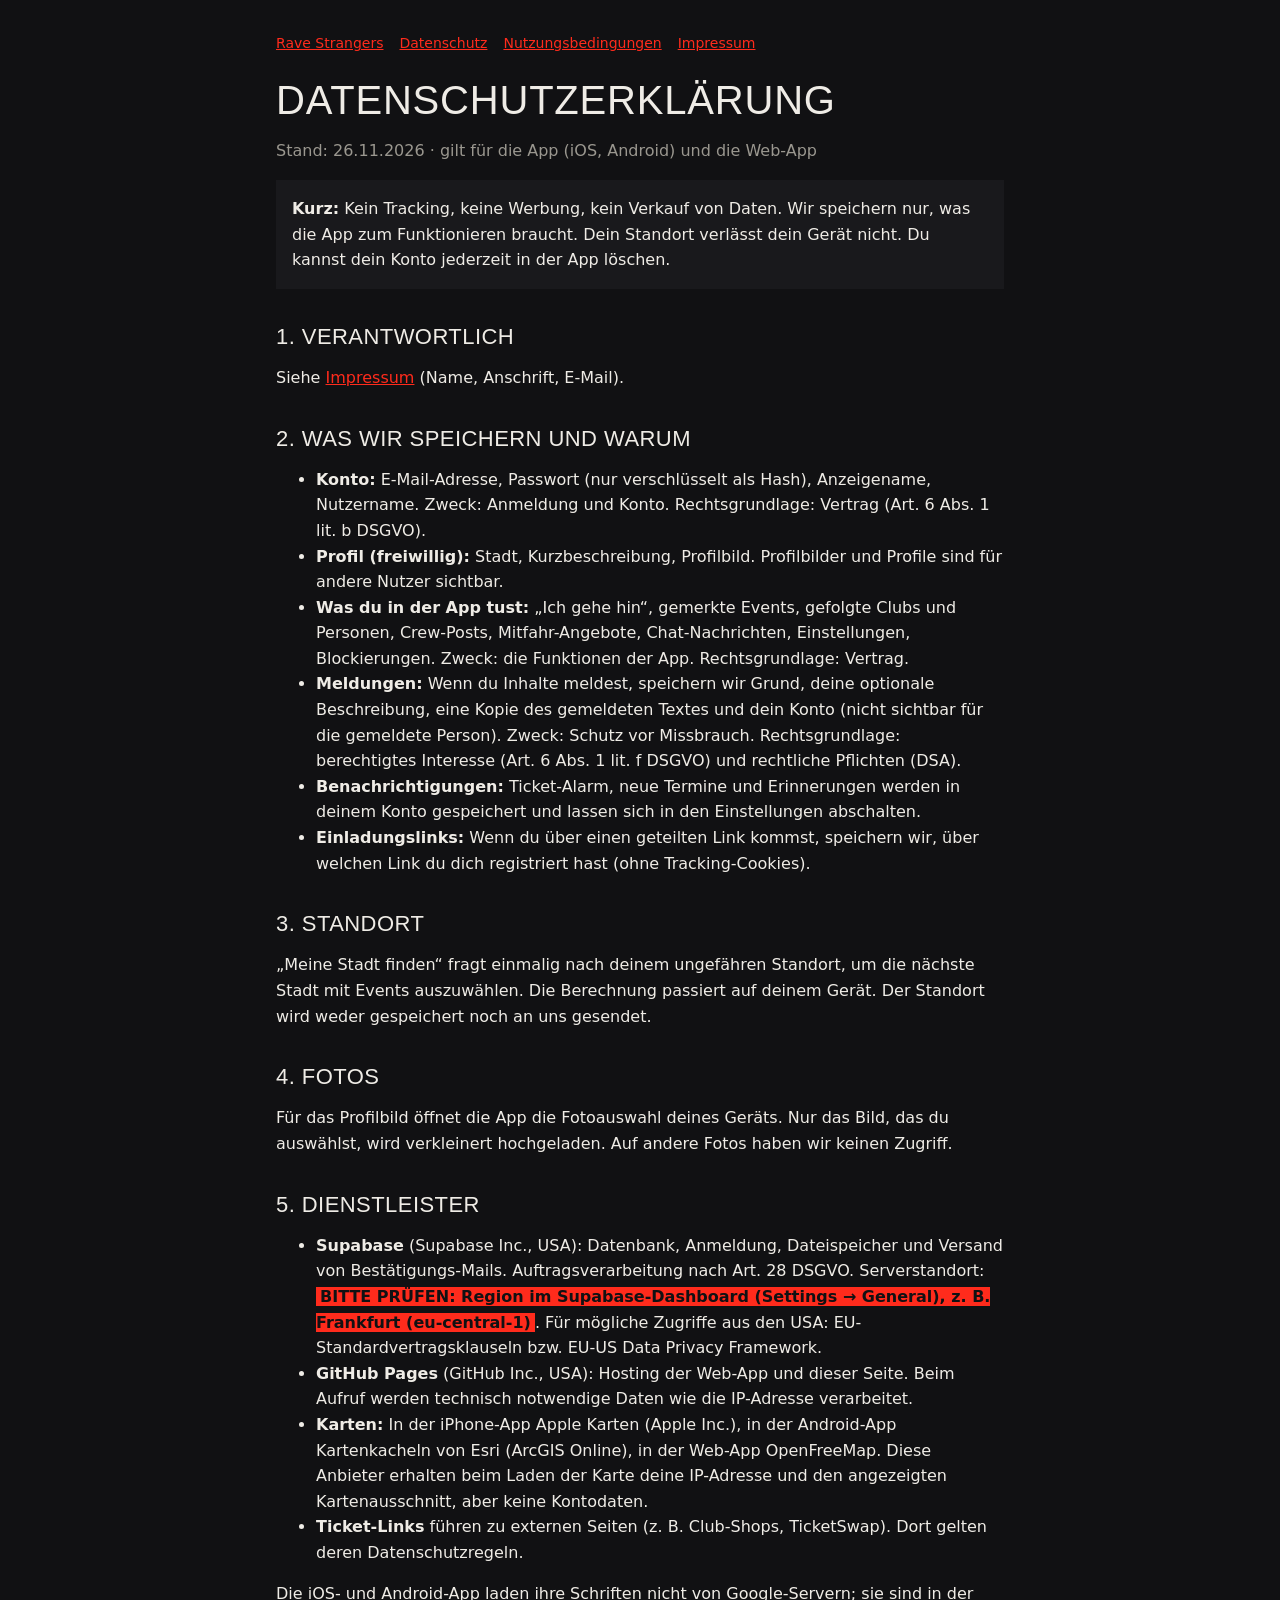
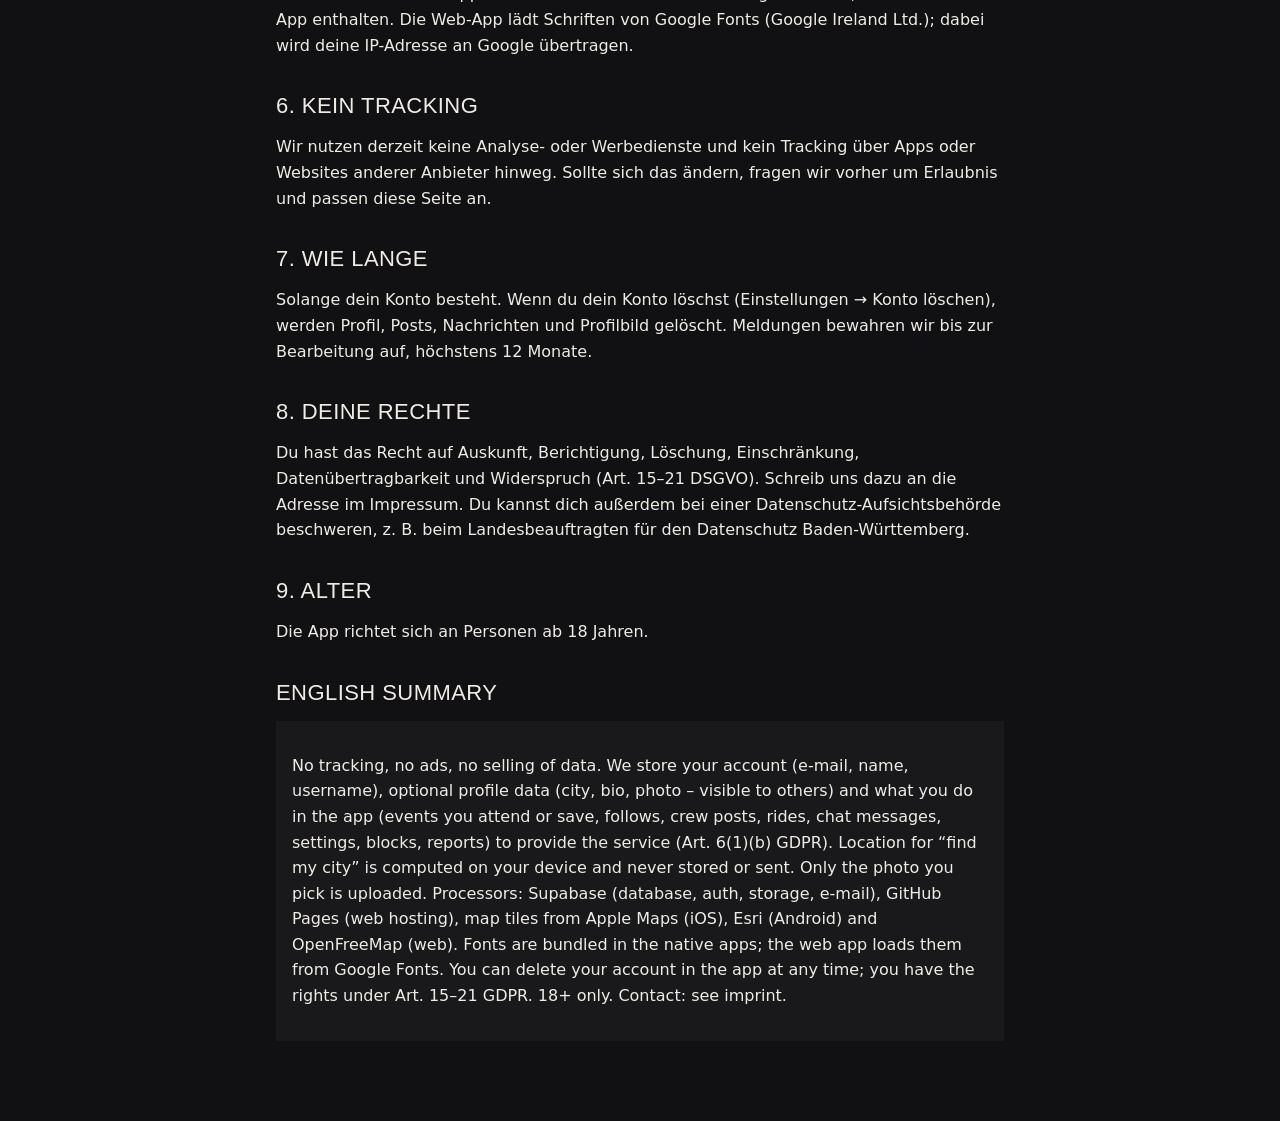
==== app/legal/datenschutz.html @ 3cfd8d40 "Datenschutz, Nutzungsbedingungen, Impressum (app/legal) + Zustimmung bei Registrierung und Links in " ====
<!doctype html><html lang="de"><head><meta charset="utf-8"><meta name="viewport" content="width=device-width,initial-scale=1">
<title>Datenschutz – Rave Strangers</title>
<link rel="stylesheet" href="legal.css"></head><body><main>
<nav><a href="../">Rave Strangers</a><a href="datenschutz.html">Datenschutz</a><a href="nutzungsbedingungen.html">Nutzungsbedingungen</a><a href="impressum.html">Impressum</a></nav>
<h1>Datenschutz&shy;erklärung</h1>
<p class="m">Stand: 26.11.2026 · gilt für die App (iOS, Android) und die Web-App</p>
<div class="box"><b>Kurz:</b> Kein Tracking, keine Werbung, kein Verkauf von Daten. Wir speichern nur, was die App zum Funktionieren braucht. Dein Standort verlässt dein Gerät nicht. Du kannst dein Konto jederzeit in der App löschen.</div>

<h2>1. Verantwortlich</h2>
<p>Siehe <a href="impressum.html">Impressum</a> (Name, Anschrift, E-Mail).</p>

<h2>2. Was wir speichern und warum</h2>
<ul>
<li><b>Konto:</b> E-Mail-Adresse, Passwort (nur verschlüsselt als Hash), Anzeigename, Nutzername. Zweck: Anmeldung und Konto. Rechtsgrundlage: Vertrag (Art. 6 Abs. 1 lit. b DSGVO).</li>
<li><b>Profil (freiwillig):</b> Stadt, Kurzbeschreibung, Profilbild. Profilbilder und Profile sind für andere Nutzer sichtbar.</li>
<li><b>Was du in der App tust:</b> „Ich gehe hin“, gemerkte Events, gefolgte Clubs und Personen, Crew-Posts, Mitfahr-Angebote, Chat-Nachrichten, Einstellungen, Blockierungen. Zweck: die Funktionen der App. Rechtsgrundlage: Vertrag.</li>
<li><b>Meldungen:</b> Wenn du Inhalte meldest, speichern wir Grund, deine optionale Beschreibung, eine Kopie des gemeldeten Textes und dein Konto (nicht sichtbar für die gemeldete Person). Zweck: Schutz vor Missbrauch. Rechtsgrundlage: berechtigtes Interesse (Art. 6 Abs. 1 lit. f DSGVO) und rechtliche Pflichten (DSA).</li>
<li><b>Benachrichtigungen:</b> Ticket-Alarm, neue Termine und Erinnerungen werden in deinem Konto gespeichert und lassen sich in den Einstellungen abschalten.</li>
<li><b>Einladungslinks:</b> Wenn du über einen geteilten Link kommst, speichern wir, über welchen Link du dich registriert hast (ohne Tracking-Cookies).</li>
</ul>

<h2>3. Standort</h2>
<p>„Meine Stadt finden“ fragt einmalig nach deinem ungefähren Standort, um die nächste Stadt mit Events auszuwählen. Die Berechnung passiert auf deinem Gerät. Der Standort wird weder gespeichert noch an uns gesendet.</p>

<h2>4. Fotos</h2>
<p>Für das Profilbild öffnet die App die Fotoauswahl deines Geräts. Nur das Bild, das du auswählst, wird verkleinert hochgeladen. Auf andere Fotos haben wir keinen Zugriff.</p>

<h2>5. Dienstleister</h2>
<ul>
<li><b>Supabase</b> (Supabase Inc., USA): Datenbank, Anmeldung, Dateispeicher und Versand von Bestätigungs-Mails. Auftragsverarbeitung nach Art. 28 DSGVO. Serverstandort: <span class="todo">BITTE PRÜFEN: Region im Supabase-Dashboard (Settings → General), z. B. Frankfurt (eu-central-1)</span>. Für mögliche Zugriffe aus den USA: EU-Standardvertragsklauseln bzw. EU-US Data Privacy Framework.</li>
<li><b>GitHub Pages</b> (GitHub Inc., USA): Hosting der Web-App und dieser Seite. Beim Aufruf werden technisch notwendige Daten wie die IP-Adresse verarbeitet.</li>
<li><b>Karten:</b> In der iPhone-App Apple Karten (Apple Inc.), in der Android-App Kartenkacheln von Esri (ArcGIS Online), in der Web-App OpenFreeMap. Diese Anbieter erhalten beim Laden der Karte deine IP-Adresse und den angezeigten Kartenausschnitt, aber keine Kontodaten.</li>
<li><b>Ticket-Links</b> führen zu externen Seiten (z. B. Club-Shops, TicketSwap). Dort gelten deren Datenschutzregeln.</li>
</ul>
<p>Die iOS- und Android-App laden ihre Schriften nicht von Google-Servern; sie sind in der App enthalten. Die Web-App lädt Schriften von Google Fonts (Google Ireland Ltd.); dabei wird deine IP-Adresse an Google übertragen.</p>

<h2>6. Kein Tracking</h2>
<p>Wir nutzen derzeit keine Analyse- oder Werbedienste und kein Tracking über Apps oder Websites anderer Anbieter hinweg. Sollte sich das ändern, fragen wir vorher um Erlaubnis und passen diese Seite an.</p>

<h2>7. Wie lange</h2>
<p>Solange dein Konto besteht. Wenn du dein Konto löschst (Einstellungen → Konto löschen), werden Profil, Posts, Nachrichten und Profilbild gelöscht. Meldungen bewahren wir bis zur Bearbeitung auf, höchstens 12 Monate.</p>

<h2>8. Deine Rechte</h2>
<p>Du hast das Recht auf Auskunft, Berichtigung, Löschung, Einschränkung, Datenübertragbarkeit und Widerspruch (Art. 15–21 DSGVO). Schreib uns dazu an die Adresse im Impressum. Du kannst dich außerdem bei einer Datenschutz-Aufsichtsbehörde beschweren, z. B. beim Landesbeauftragten für den Datenschutz Baden-Württemberg.</p>

<h2>9. Alter</h2>
<p>Die App richtet sich an Personen ab 18 Jahren.</p>

<h2 lang="en">English summary</h2>
<div class="box" lang="en"><p>No tracking, no ads, no selling of data. We store your account (e-mail, name, username), optional profile data (city, bio, photo – visible to others) and what you do in the app (events you attend or save, follows, crew posts, rides, chat messages, settings, blocks, reports) to provide the service (Art. 6(1)(b) GDPR). Location for “find my city” is computed on your device and never stored or sent. Only the photo you pick is uploaded. Processors: Supabase (database, auth, storage, e-mail), GitHub Pages (web hosting), map tiles from Apple Maps (iOS), Esri (Android) and OpenFreeMap (web). Fonts are bundled in the native apps; the web app loads them from Google Fonts. You can delete your account in the app at any time; you have the rights under Art. 15–21 GDPR. 18+ only. Contact: see imprint.</p></div>
</main></body></html>
---- app/legal/legal.css ----
:root{--bg:#111113;--s:#19191C;--t:#EFECE6;--m:#9a978f;--a:#FF2B1C}
*{box-sizing:border-box}html{background:var(--bg)}
body{margin:0;background:var(--bg);color:var(--t);font:16px/1.6 "Space Grotesk",system-ui,sans-serif}
main{max-width:760px;margin:0 auto;padding:32px 16px 64px}
h1,h2{font-family:Anton,Impact,sans-serif;font-weight:400;text-transform:uppercase;letter-spacing:.02em;line-height:1.1}
h1{font-size:40px;margin:8px 0 4px}h2{font-size:22px;margin:36px 0 8px}
a{color:var(--a)}p,li{color:var(--t)}small,.m{color:var(--m)}
.todo{background:var(--a);color:#111113;padding:0 4px;font-weight:700}
nav{display:flex;gap:16px;flex-wrap:wrap;font-size:14px;margin-bottom:24px}
.box{background:var(--s);padding:16px;margin:16px 0}
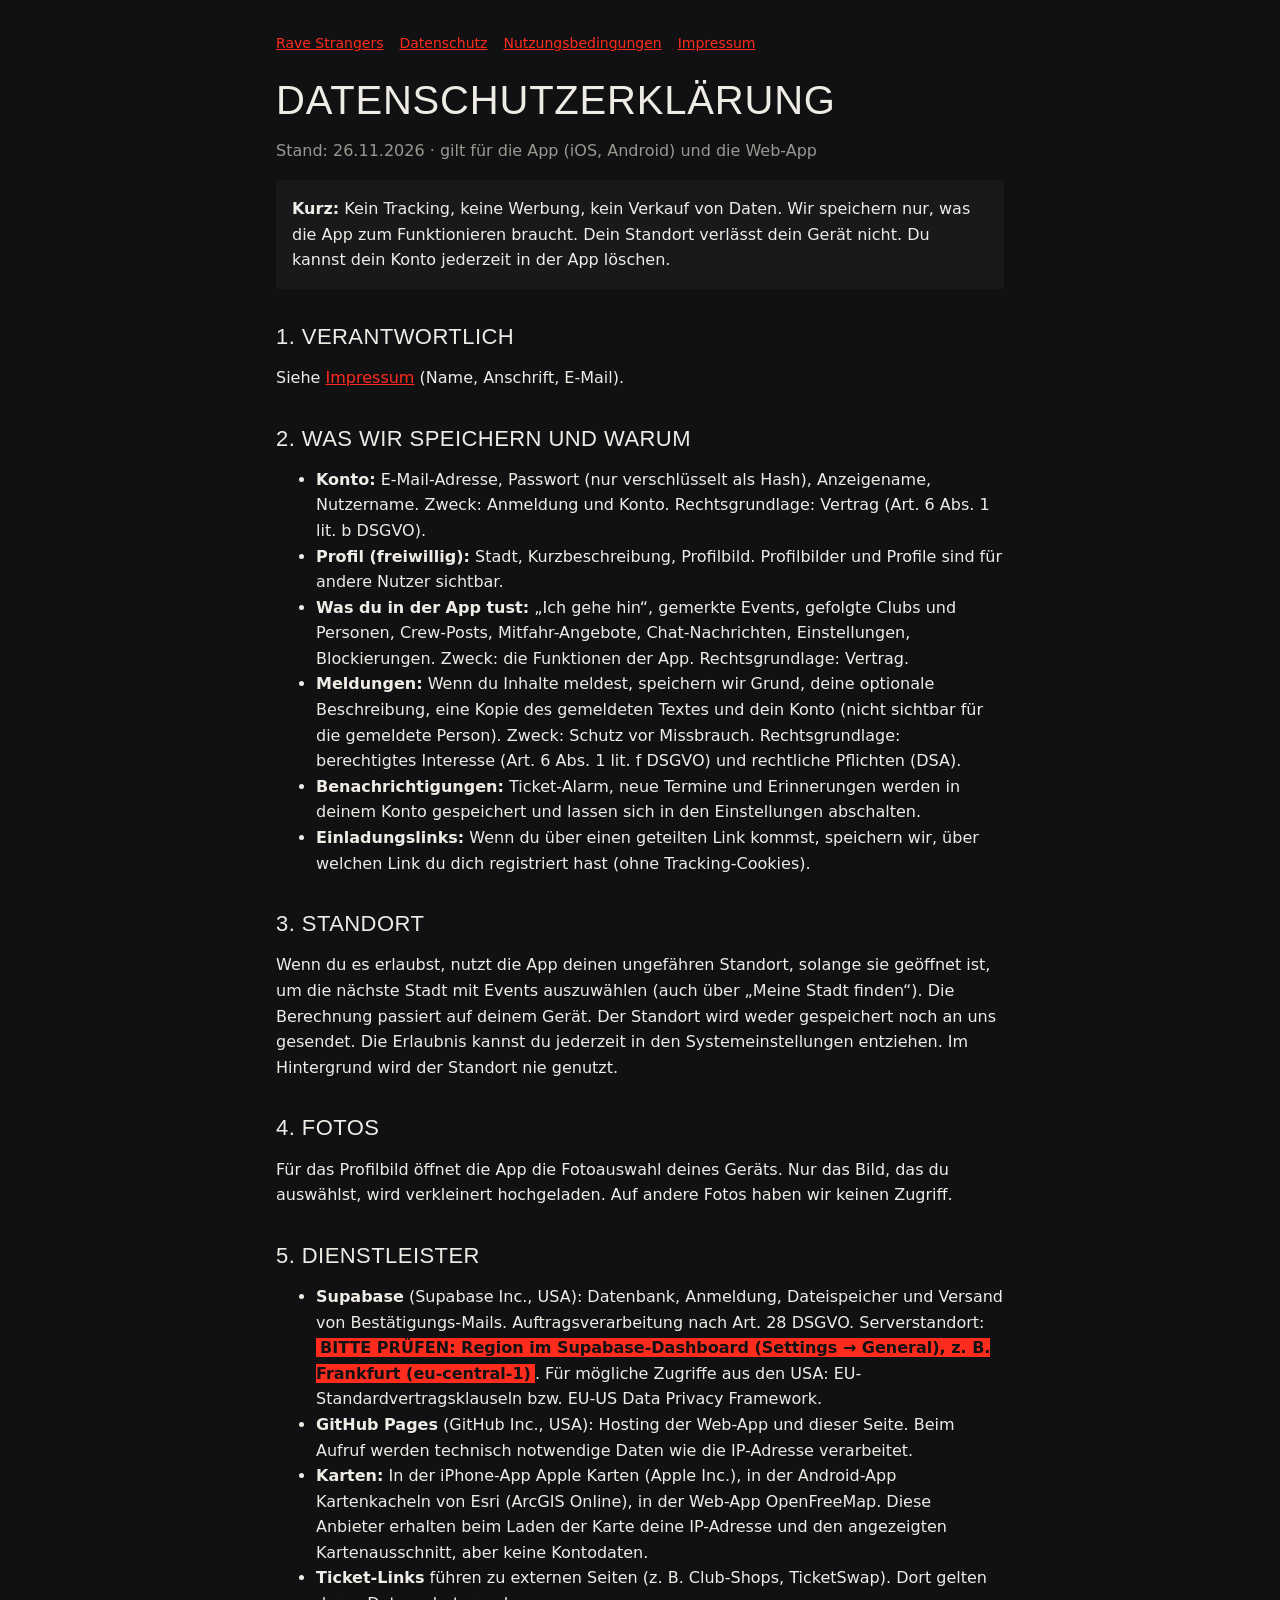
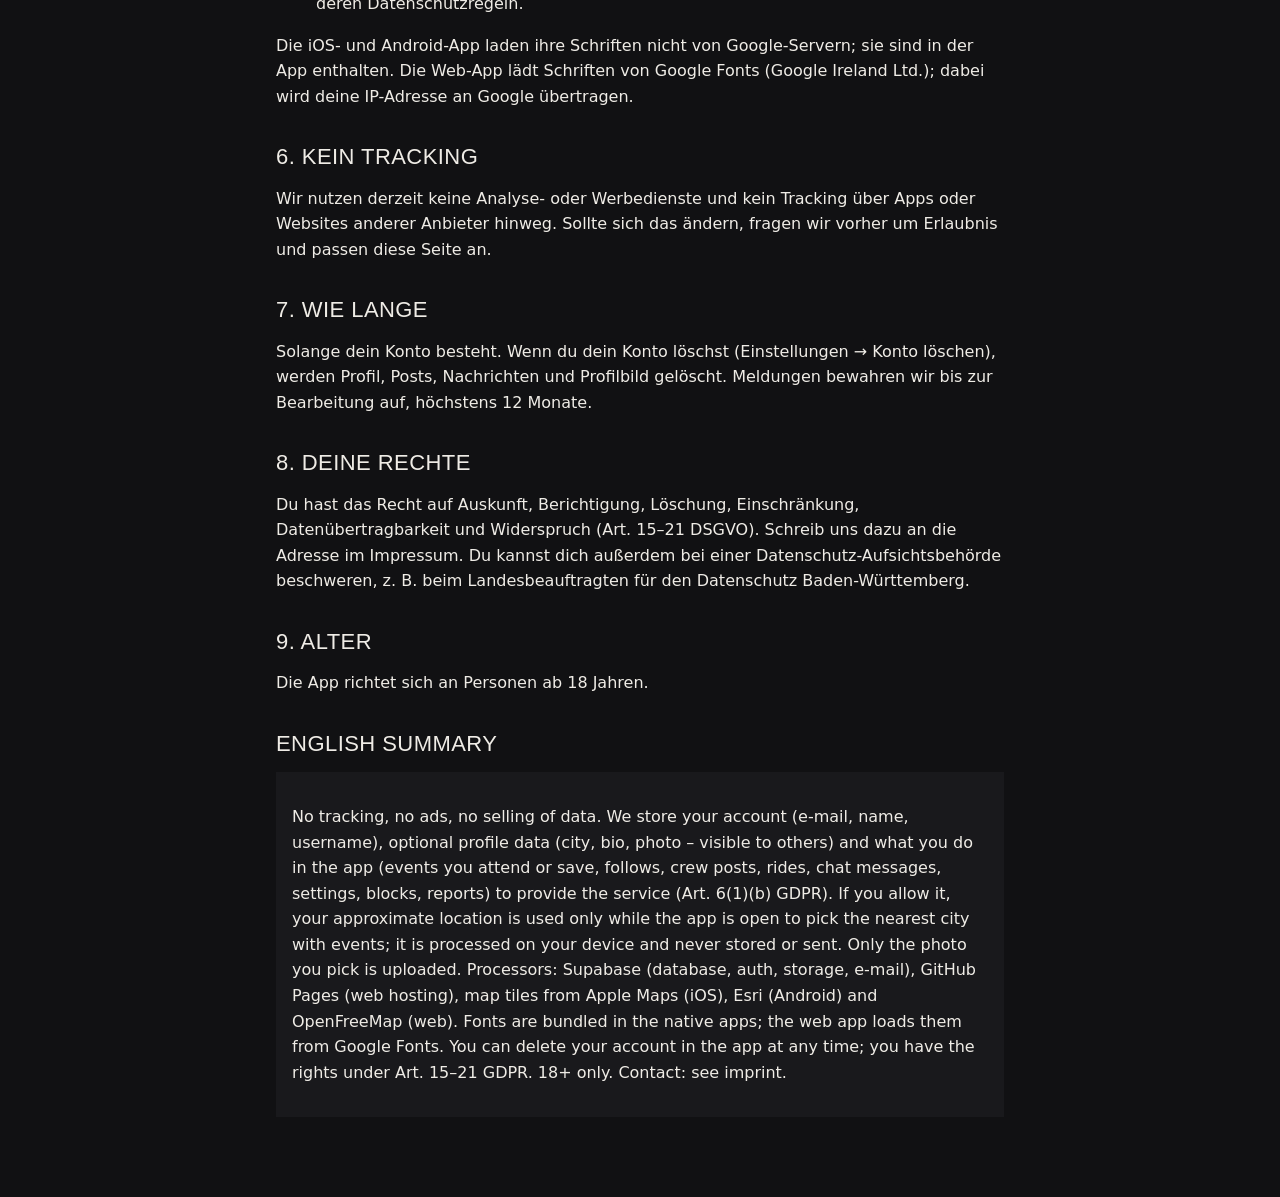
==== commit e2697d3b: "Standort: Erklärung vor System-Abfrage nur mit 'Weiter' (Apple 5.1.1), ehrliche Zweckangabe + Datens" ====
--- a/app/legal/datenschutz.html
+++ b/app/legal/datenschutz.html
@@ -20,7 +20,7 @@
 </ul>
 
 <h2>3. Standort</h2>
-<p>„Meine Stadt finden“ fragt einmalig nach deinem ungefähren Standort, um die nächste Stadt mit Events auszuwählen. Die Berechnung passiert auf deinem Gerät. Der Standort wird weder gespeichert noch an uns gesendet.</p>
+<p>Wenn du es erlaubst, nutzt die App deinen ungefähren Standort, solange sie geöffnet ist, um die nächste Stadt mit Events auszuwählen (auch über „Meine Stadt finden“). Die Berechnung passiert auf deinem Gerät. Der Standort wird weder gespeichert noch an uns gesendet. Die Erlaubnis kannst du jederzeit in den Systemeinstellungen entziehen. Im Hintergrund wird der Standort nie genutzt.</p>
 
 <h2>4. Fotos</h2>
 <p>Für das Profilbild öffnet die App die Fotoauswahl deines Geräts. Nur das Bild, das du auswählst, wird verkleinert hochgeladen. Auf andere Fotos haben wir keinen Zugriff.</p>
@@ -47,5 +47,5 @@
 <p>Die App richtet sich an Personen ab 18 Jahren.</p>
 
 <h2 lang="en">English summary</h2>
-<div class="box" lang="en"><p>No tracking, no ads, no selling of data. We store your account (e-mail, name, username), optional profile data (city, bio, photo – visible to others) and what you do in the app (events you attend or save, follows, crew posts, rides, chat messages, settings, blocks, reports) to provide the service (Art. 6(1)(b) GDPR). Location for “find my city” is computed on your device and never stored or sent. Only the photo you pick is uploaded. Processors: Supabase (database, auth, storage, e-mail), GitHub Pages (web hosting), map tiles from Apple Maps (iOS), Esri (Android) and OpenFreeMap (web). Fonts are bundled in the native apps; the web app loads them from Google Fonts. You can delete your account in the app at any time; you have the rights under Art. 15–21 GDPR. 18+ only. Contact: see imprint.</p></div>
+<div class="box" lang="en"><p>No tracking, no ads, no selling of data. We store your account (e-mail, name, username), optional profile data (city, bio, photo – visible to others) and what you do in the app (events you attend or save, follows, crew posts, rides, chat messages, settings, blocks, reports) to provide the service (Art. 6(1)(b) GDPR). If you allow it, your approximate location is used only while the app is open to pick the nearest city with events; it is processed on your device and never stored or sent. Only the photo you pick is uploaded. Processors: Supabase (database, auth, storage, e-mail), GitHub Pages (web hosting), map tiles from Apple Maps (iOS), Esri (Android) and OpenFreeMap (web). Fonts are bundled in the native apps; the web app loads them from Google Fonts. You can delete your account in the app at any time; you have the rights under Art. 15–21 GDPR. 18+ only. Contact: see imprint.</p></div>
 </main></body></html>
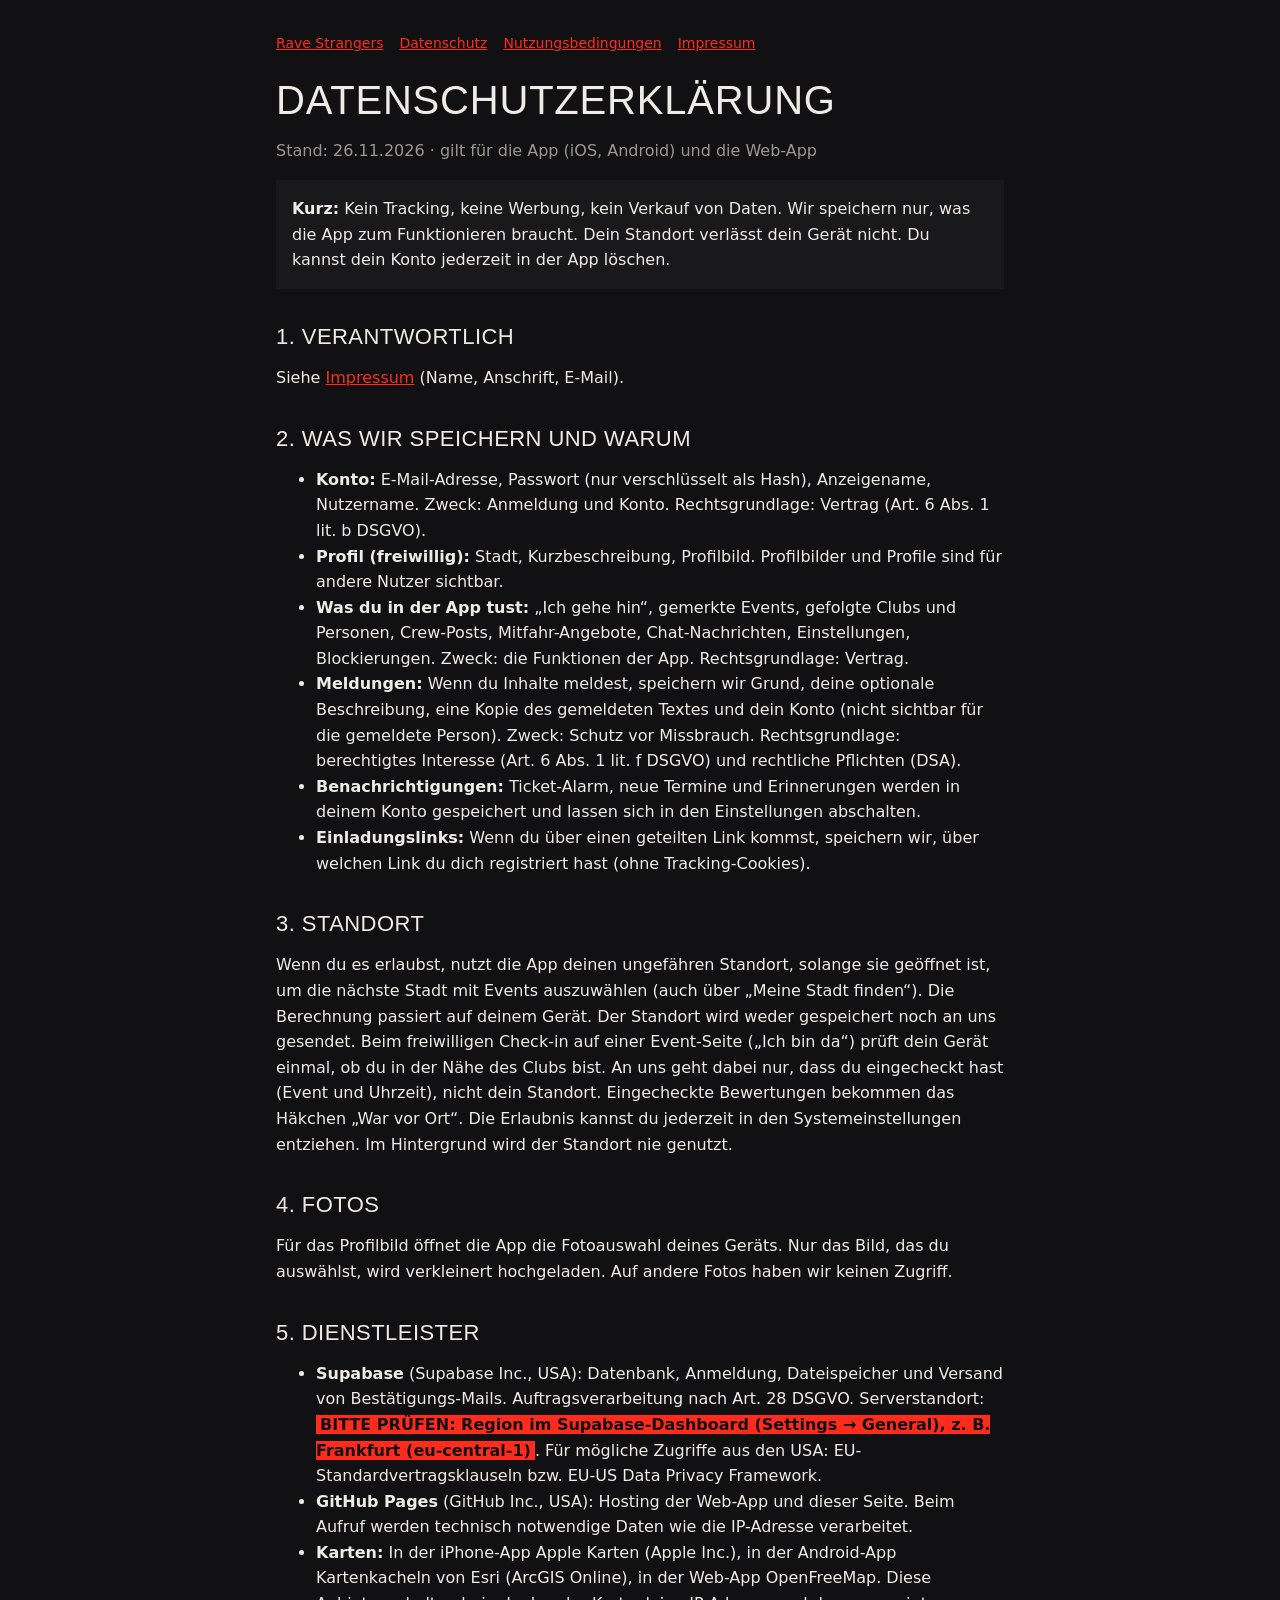
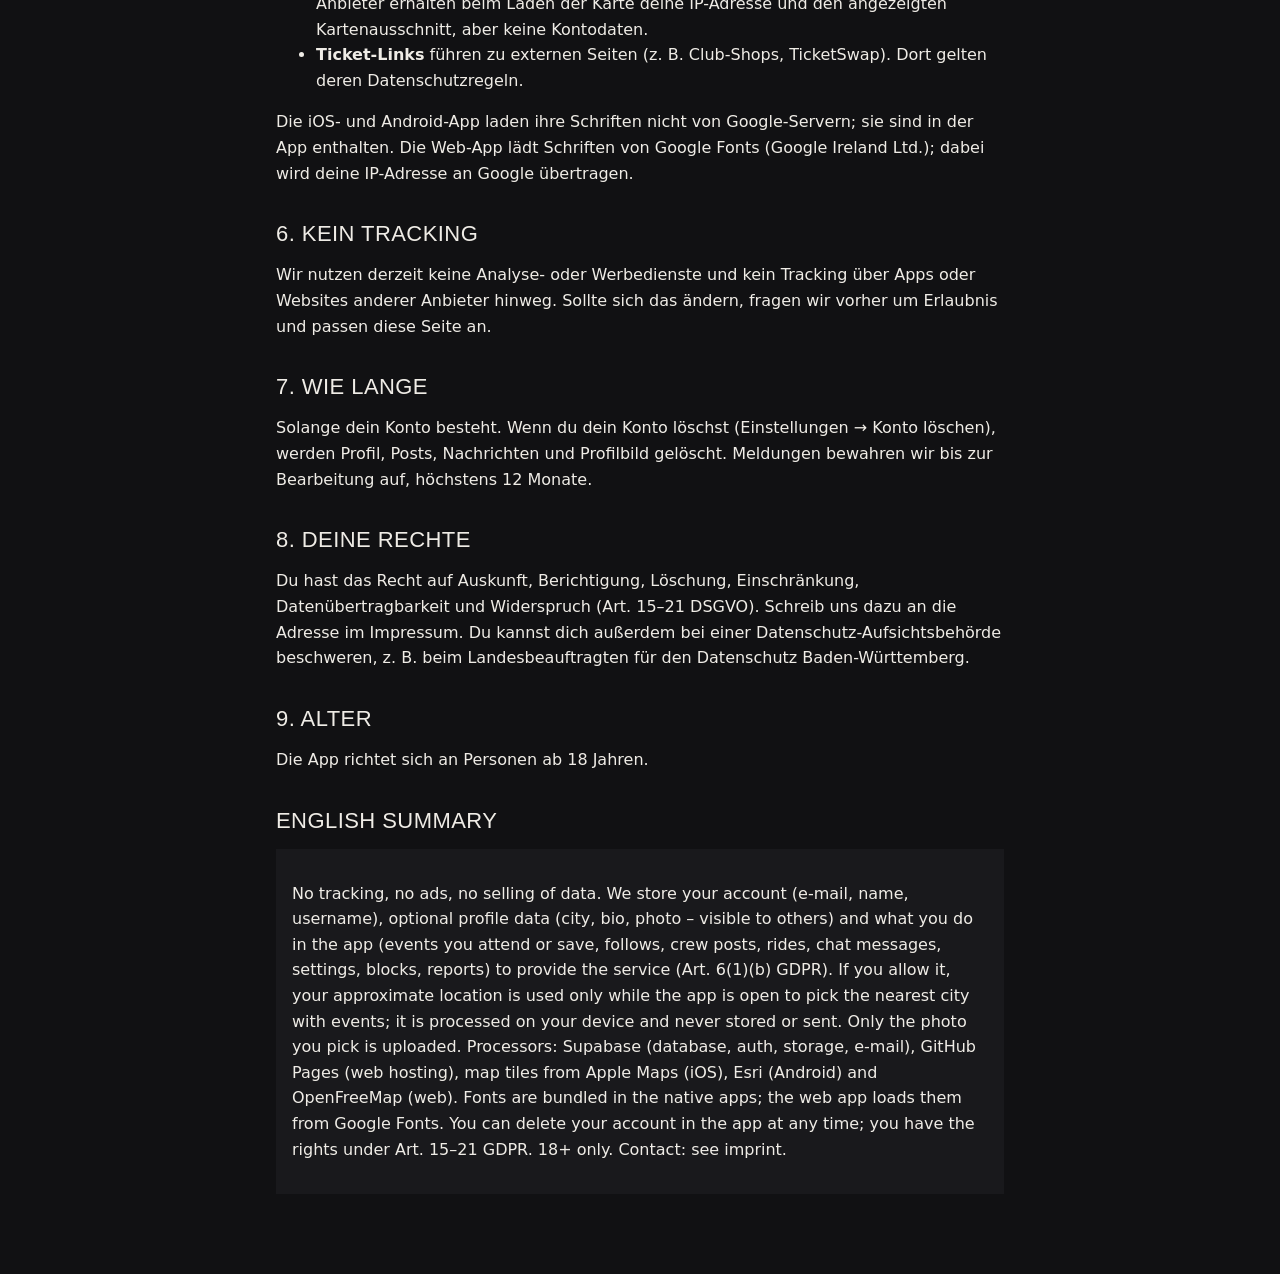
==== commit 12a2cedf: "Event-Bewertungen + Check-in vor Ort (Web, DB 027/028) - Nach dem Event: bewerten (Gesamt, Line-up, " ====
--- a/app/legal/datenschutz.html
+++ b/app/legal/datenschutz.html
@@ -20,7 +20,7 @@
 </ul>
 
 <h2>3. Standort</h2>
-<p>Wenn du es erlaubst, nutzt die App deinen ungefähren Standort, solange sie geöffnet ist, um die nächste Stadt mit Events auszuwählen (auch über „Meine Stadt finden“). Die Berechnung passiert auf deinem Gerät. Der Standort wird weder gespeichert noch an uns gesendet. Die Erlaubnis kannst du jederzeit in den Systemeinstellungen entziehen. Im Hintergrund wird der Standort nie genutzt.</p>
+<p>Wenn du es erlaubst, nutzt die App deinen ungefähren Standort, solange sie geöffnet ist, um die nächste Stadt mit Events auszuwählen (auch über „Meine Stadt finden“). Die Berechnung passiert auf deinem Gerät. Der Standort wird weder gespeichert noch an uns gesendet. Beim freiwilligen Check-in auf einer Event-Seite („Ich bin da“) prüft dein Gerät einmal, ob du in der Nähe des Clubs bist. An uns geht dabei nur, dass du eingecheckt hast (Event und Uhrzeit), nicht dein Standort. Eingecheckte Bewertungen bekommen das Häkchen „War vor Ort“. Die Erlaubnis kannst du jederzeit in den Systemeinstellungen entziehen. Im Hintergrund wird der Standort nie genutzt.</p>
 
 <h2>4. Fotos</h2>
 <p>Für das Profilbild öffnet die App die Fotoauswahl deines Geräts. Nur das Bild, das du auswählst, wird verkleinert hochgeladen. Auf andere Fotos haben wir keinen Zugriff.</p>
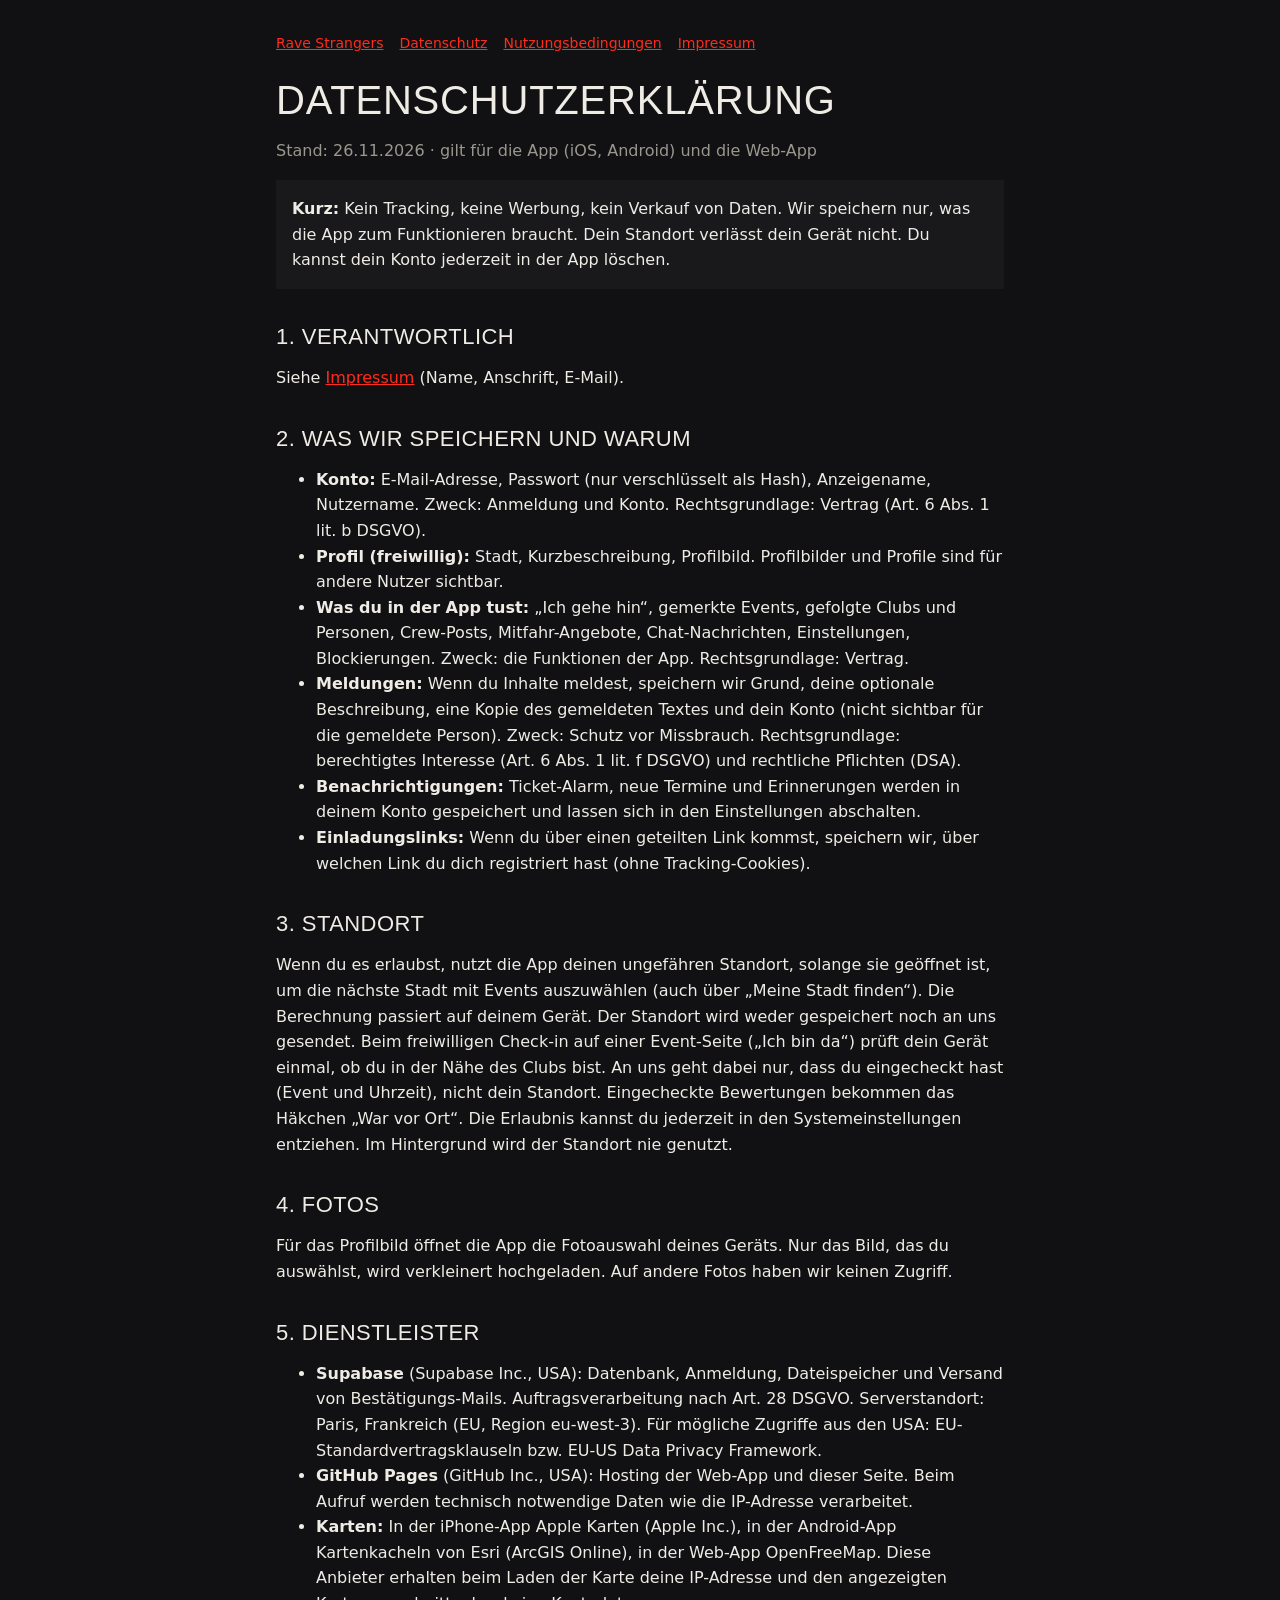
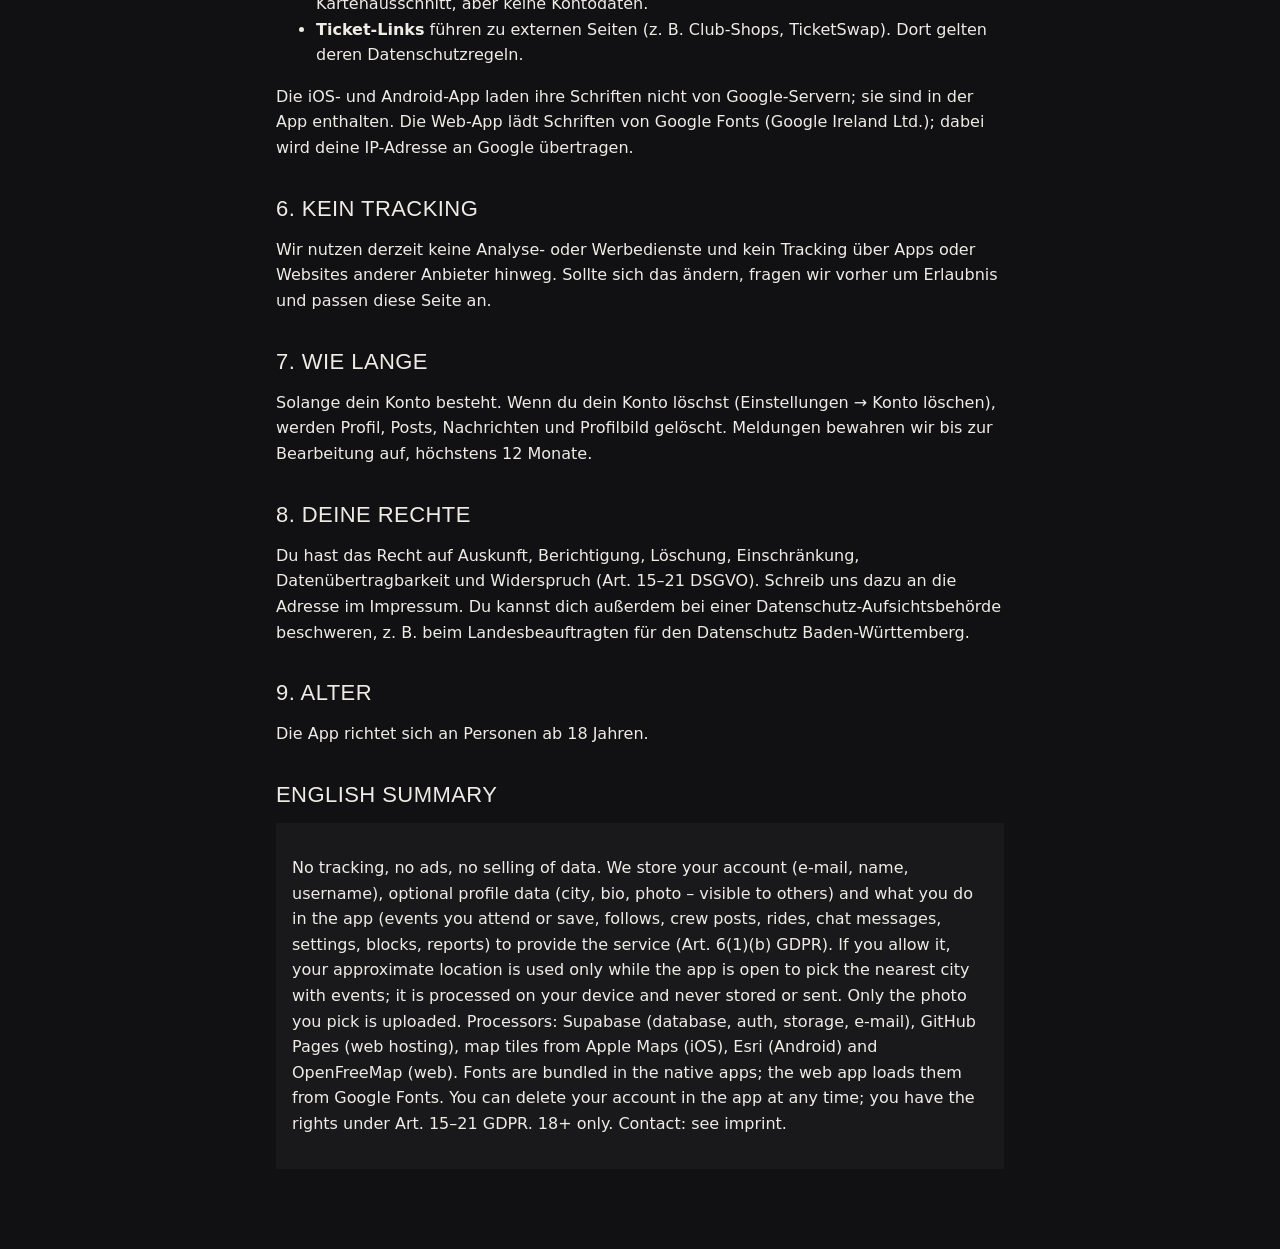
==== commit 284648d9: "Rechtstexte: Kontakt-Mail rave-strangers@mail.de, Supabase-Region Paris (eu-west-3) Co-Authored-By: " ====
--- a/app/legal/datenschutz.html
+++ b/app/legal/datenschutz.html
@@ -27,7 +27,7 @@
 
 <h2>5. Dienstleister</h2>
 <ul>
-<li><b>Supabase</b> (Supabase Inc., USA): Datenbank, Anmeldung, Dateispeicher und Versand von Bestätigungs-Mails. Auftragsverarbeitung nach Art. 28 DSGVO. Serverstandort: <span class="todo">BITTE PRÜFEN: Region im Supabase-Dashboard (Settings → General), z. B. Frankfurt (eu-central-1)</span>. Für mögliche Zugriffe aus den USA: EU-Standardvertragsklauseln bzw. EU-US Data Privacy Framework.</li>
+<li><b>Supabase</b> (Supabase Inc., USA): Datenbank, Anmeldung, Dateispeicher und Versand von Bestätigungs-Mails. Auftragsverarbeitung nach Art. 28 DSGVO. Serverstandort: Paris, Frankreich (EU, Region eu-west-3). Für mögliche Zugriffe aus den USA: EU-Standardvertragsklauseln bzw. EU-US Data Privacy Framework.</li>
 <li><b>GitHub Pages</b> (GitHub Inc., USA): Hosting der Web-App und dieser Seite. Beim Aufruf werden technisch notwendige Daten wie die IP-Adresse verarbeitet.</li>
 <li><b>Karten:</b> In der iPhone-App Apple Karten (Apple Inc.), in der Android-App Kartenkacheln von Esri (ArcGIS Online), in der Web-App OpenFreeMap. Diese Anbieter erhalten beim Laden der Karte deine IP-Adresse und den angezeigten Kartenausschnitt, aber keine Kontodaten.</li>
 <li><b>Ticket-Links</b> führen zu externen Seiten (z. B. Club-Shops, TicketSwap). Dort gelten deren Datenschutzregeln.</li>
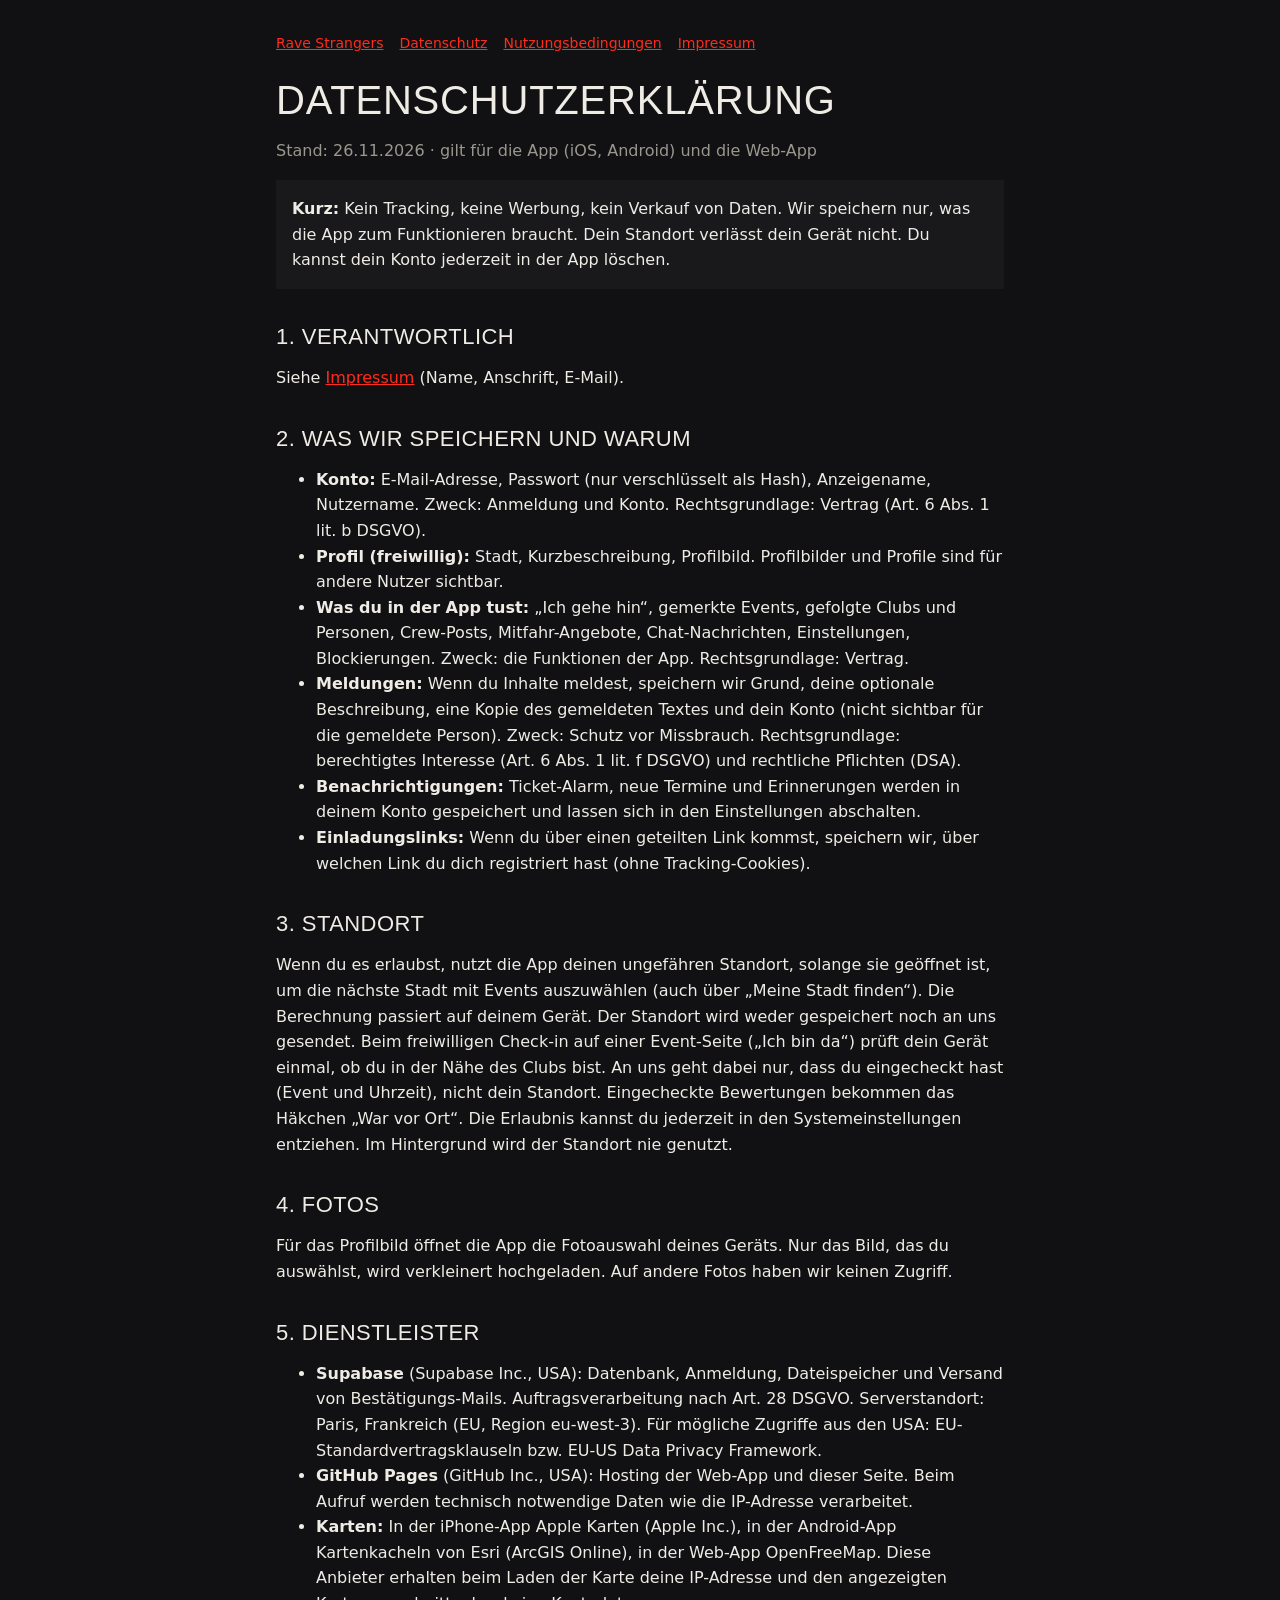
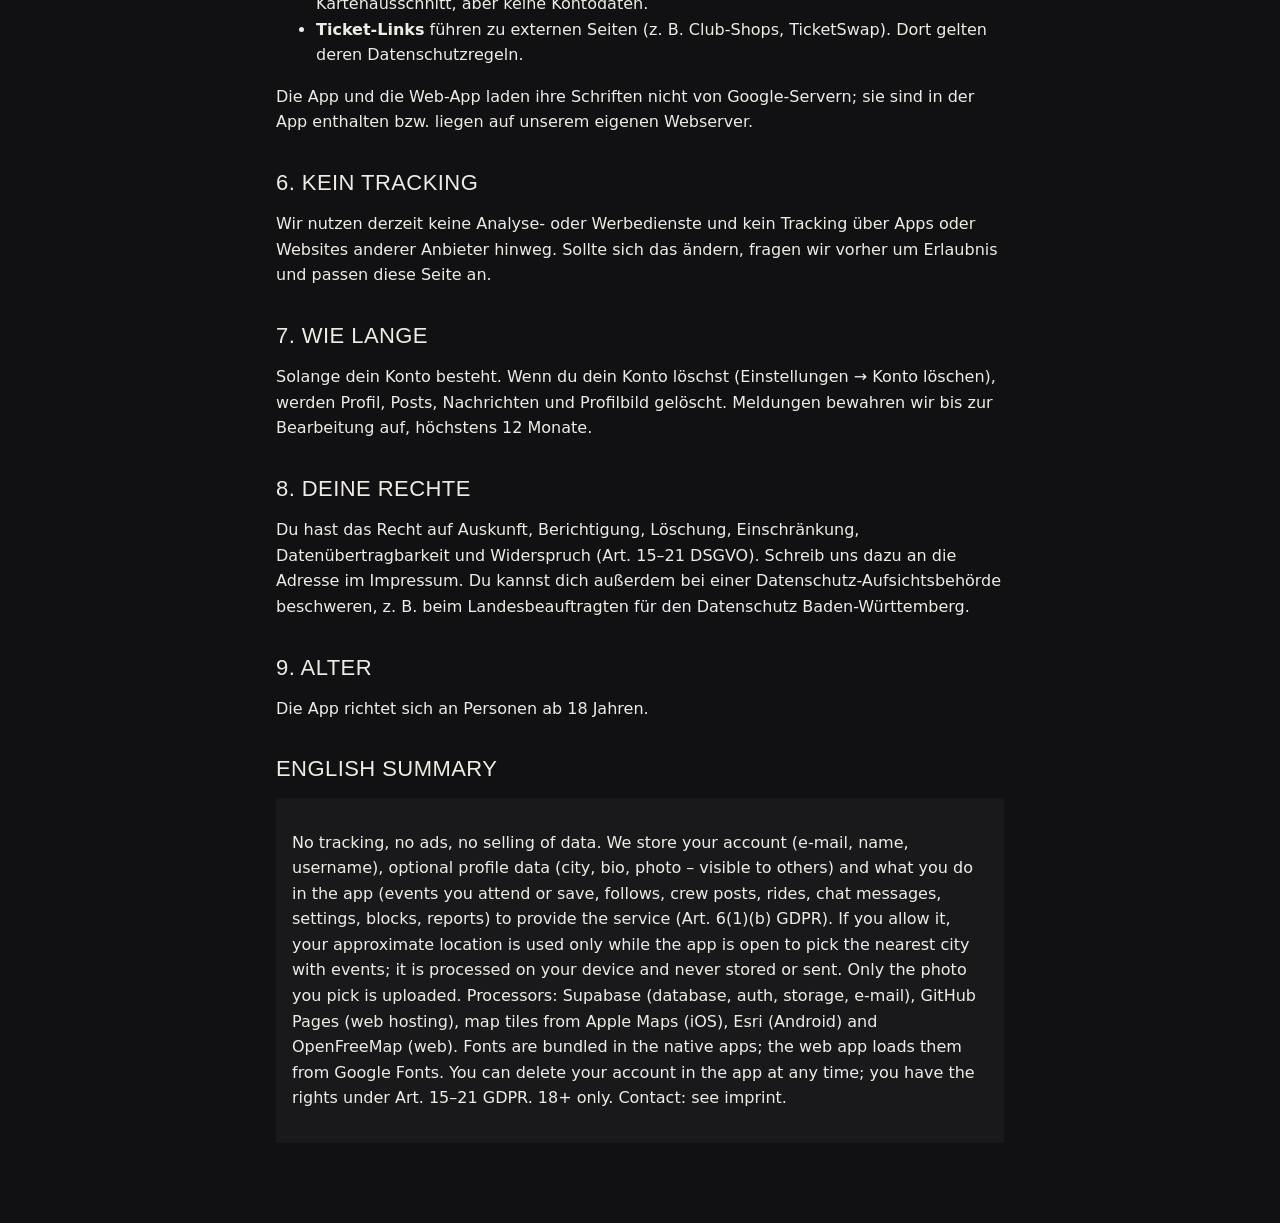
==== commit d9e8f043: "Mail-Vorlagen im App-Design (Supabase Auth) + Schriften selbst gehostet statt Google Fonts - supabas" ====
--- a/app/legal/datenschutz.html
+++ b/app/legal/datenschutz.html
@@ -32,7 +32,7 @@
 <li><b>Karten:</b> In der iPhone-App Apple Karten (Apple Inc.), in der Android-App Kartenkacheln von Esri (ArcGIS Online), in der Web-App OpenFreeMap. Diese Anbieter erhalten beim Laden der Karte deine IP-Adresse und den angezeigten Kartenausschnitt, aber keine Kontodaten.</li>
 <li><b>Ticket-Links</b> führen zu externen Seiten (z. B. Club-Shops, TicketSwap). Dort gelten deren Datenschutzregeln.</li>
 </ul>
-<p>Die iOS- und Android-App laden ihre Schriften nicht von Google-Servern; sie sind in der App enthalten. Die Web-App lädt Schriften von Google Fonts (Google Ireland Ltd.); dabei wird deine IP-Adresse an Google übertragen.</p>
+<p>Die App und die Web-App laden ihre Schriften nicht von Google-Servern; sie sind in der App enthalten bzw. liegen auf unserem eigenen Webserver.</p>
 
 <h2>6. Kein Tracking</h2>
 <p>Wir nutzen derzeit keine Analyse- oder Werbedienste und kein Tracking über Apps oder Websites anderer Anbieter hinweg. Sollte sich das ändern, fragen wir vorher um Erlaubnis und passen diese Seite an.</p>
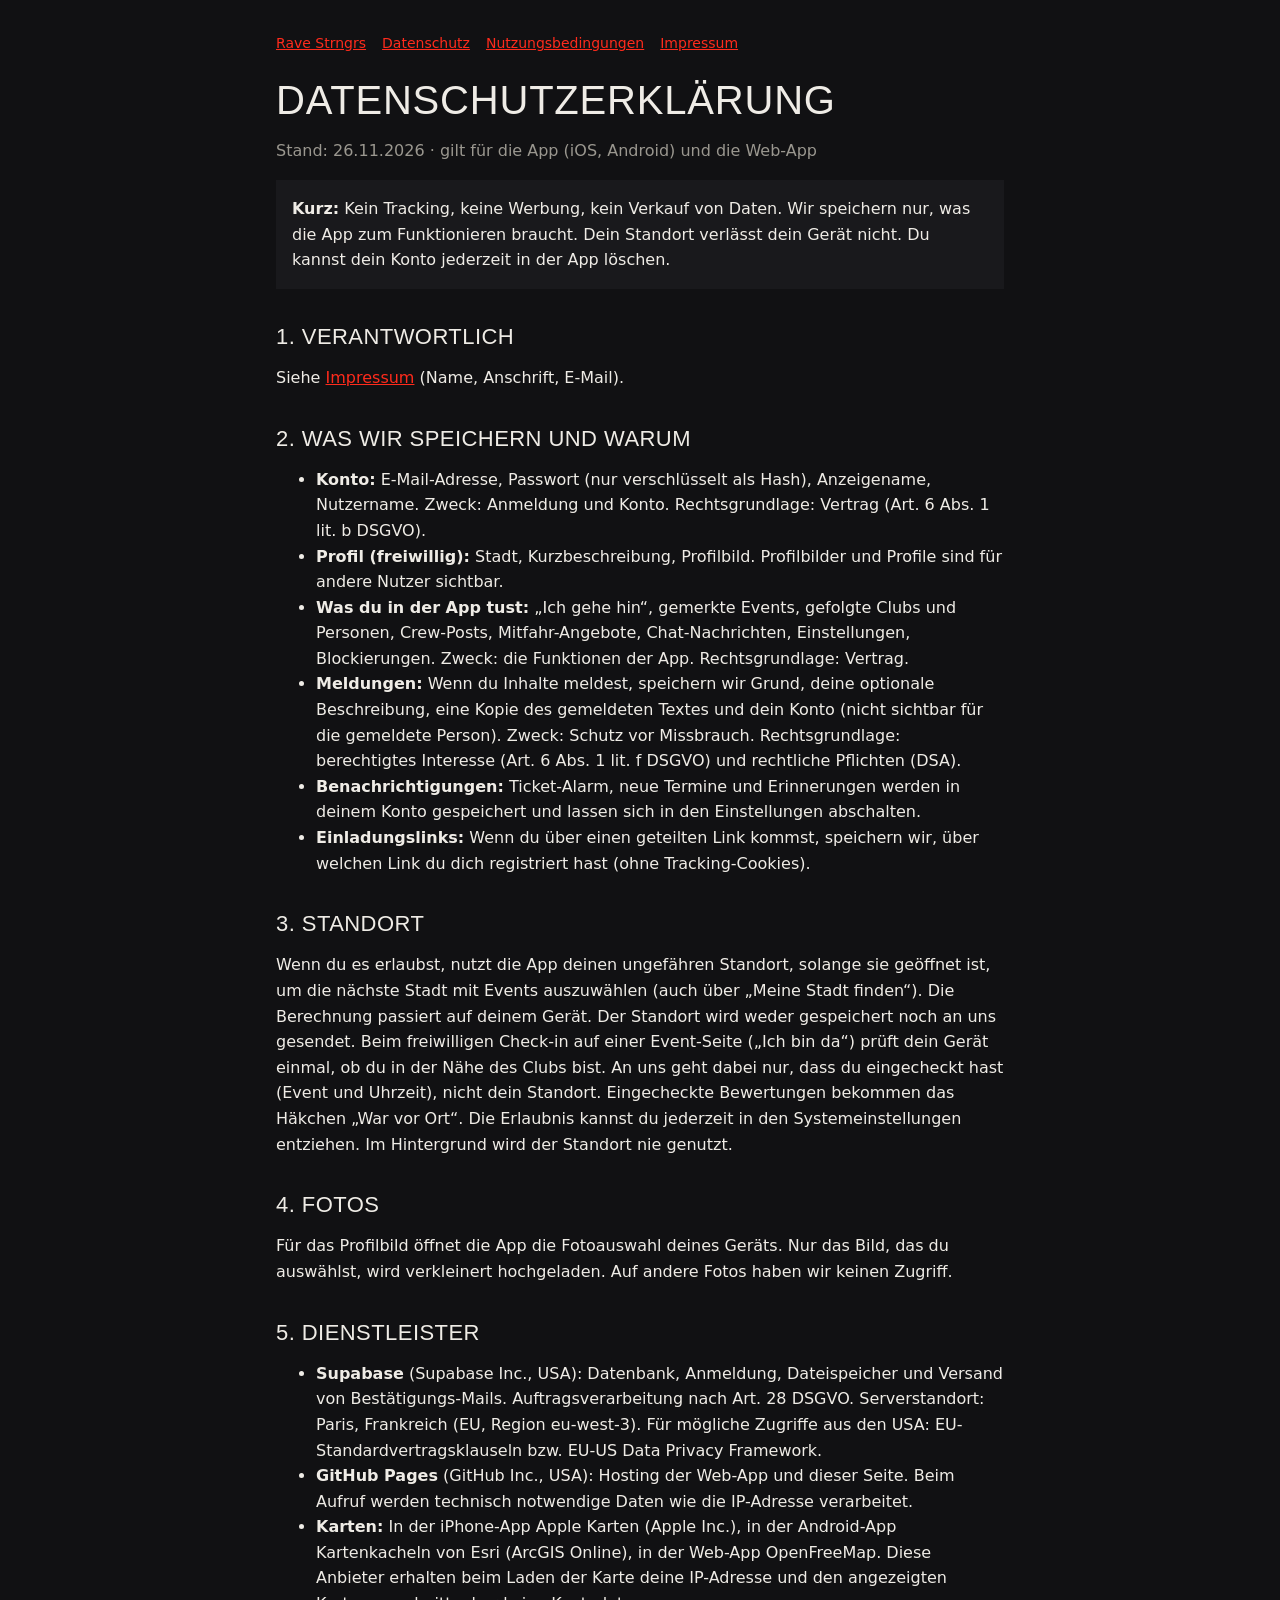
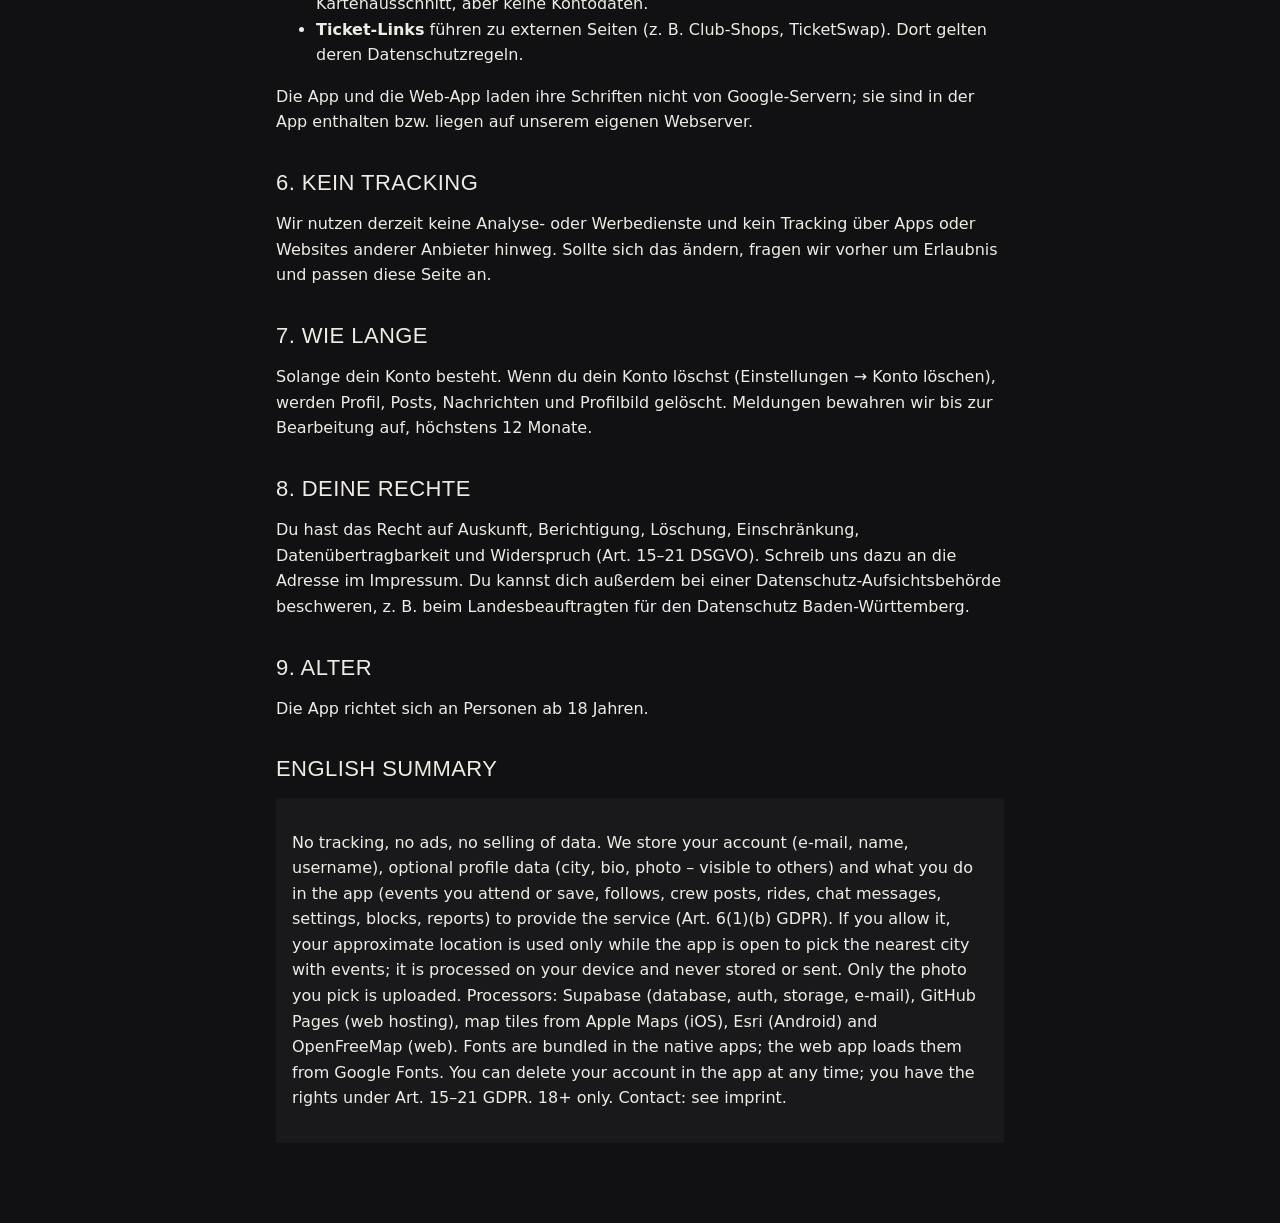
==== commit 55fae225: "Offizieller Name: Rave Strngrs (App-Name, Web, Flutter, iOS-Anzeige, Rechtstexte, Mails); Technik-Na" ====
--- a/app/legal/datenschutz.html
+++ b/app/legal/datenschutz.html
@@ -1,7 +1,7 @@
 <!doctype html><html lang="de"><head><meta charset="utf-8"><meta name="viewport" content="width=device-width,initial-scale=1">
-<title>Datenschutz – Rave Strangers</title>
+<title>Datenschutz – Rave Strngrs</title>
 <link rel="stylesheet" href="legal.css"></head><body><main>
-<nav><a href="../">Rave Strangers</a><a href="datenschutz.html">Datenschutz</a><a href="nutzungsbedingungen.html">Nutzungsbedingungen</a><a href="impressum.html">Impressum</a></nav>
+<nav><a href="../">Rave Strngrs</a><a href="datenschutz.html">Datenschutz</a><a href="nutzungsbedingungen.html">Nutzungsbedingungen</a><a href="impressum.html">Impressum</a></nav>
 <h1>Datenschutz&shy;erklärung</h1>
 <p class="m">Stand: 26.11.2026 · gilt für die App (iOS, Android) und die Web-App</p>
 <div class="box"><b>Kurz:</b> Kein Tracking, keine Werbung, kein Verkauf von Daten. Wir speichern nur, was die App zum Funktionieren braucht. Dein Standort verlässt dein Gerät nicht. Du kannst dein Konto jederzeit in der App löschen.</div>
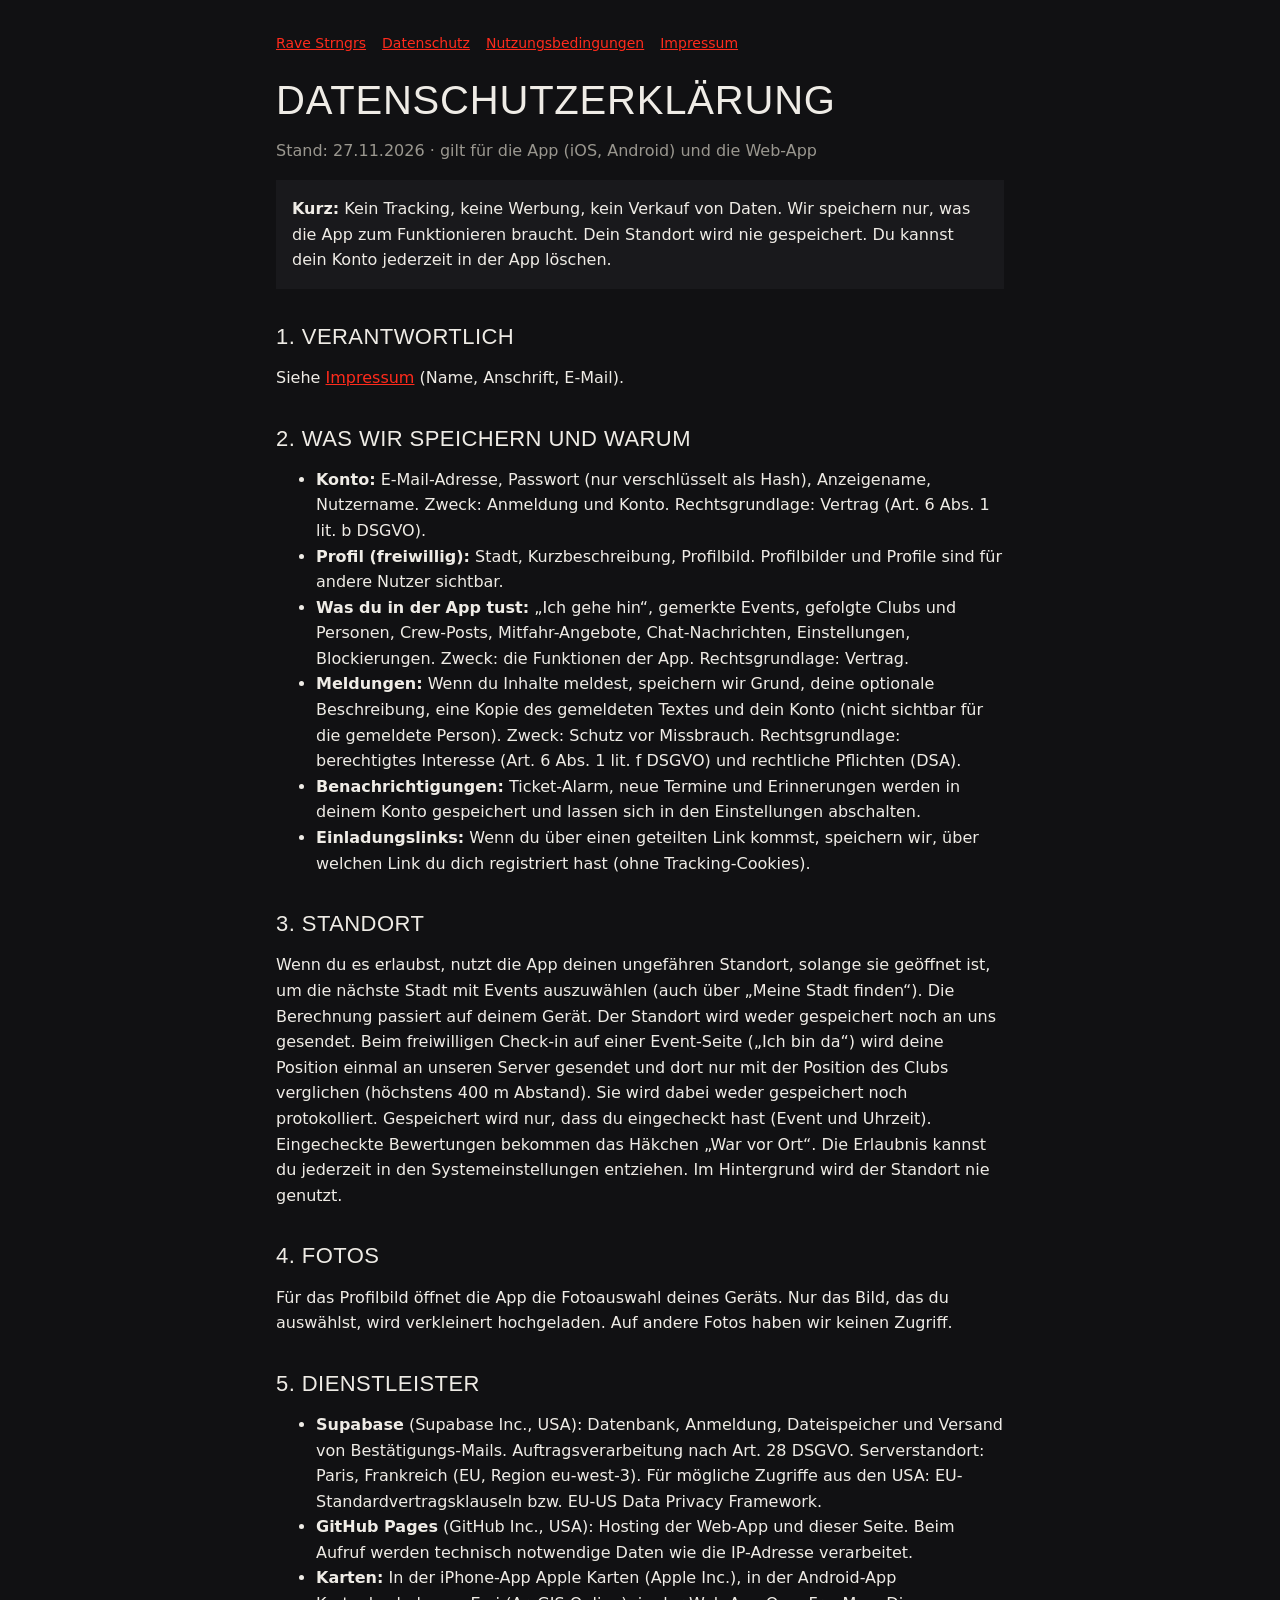
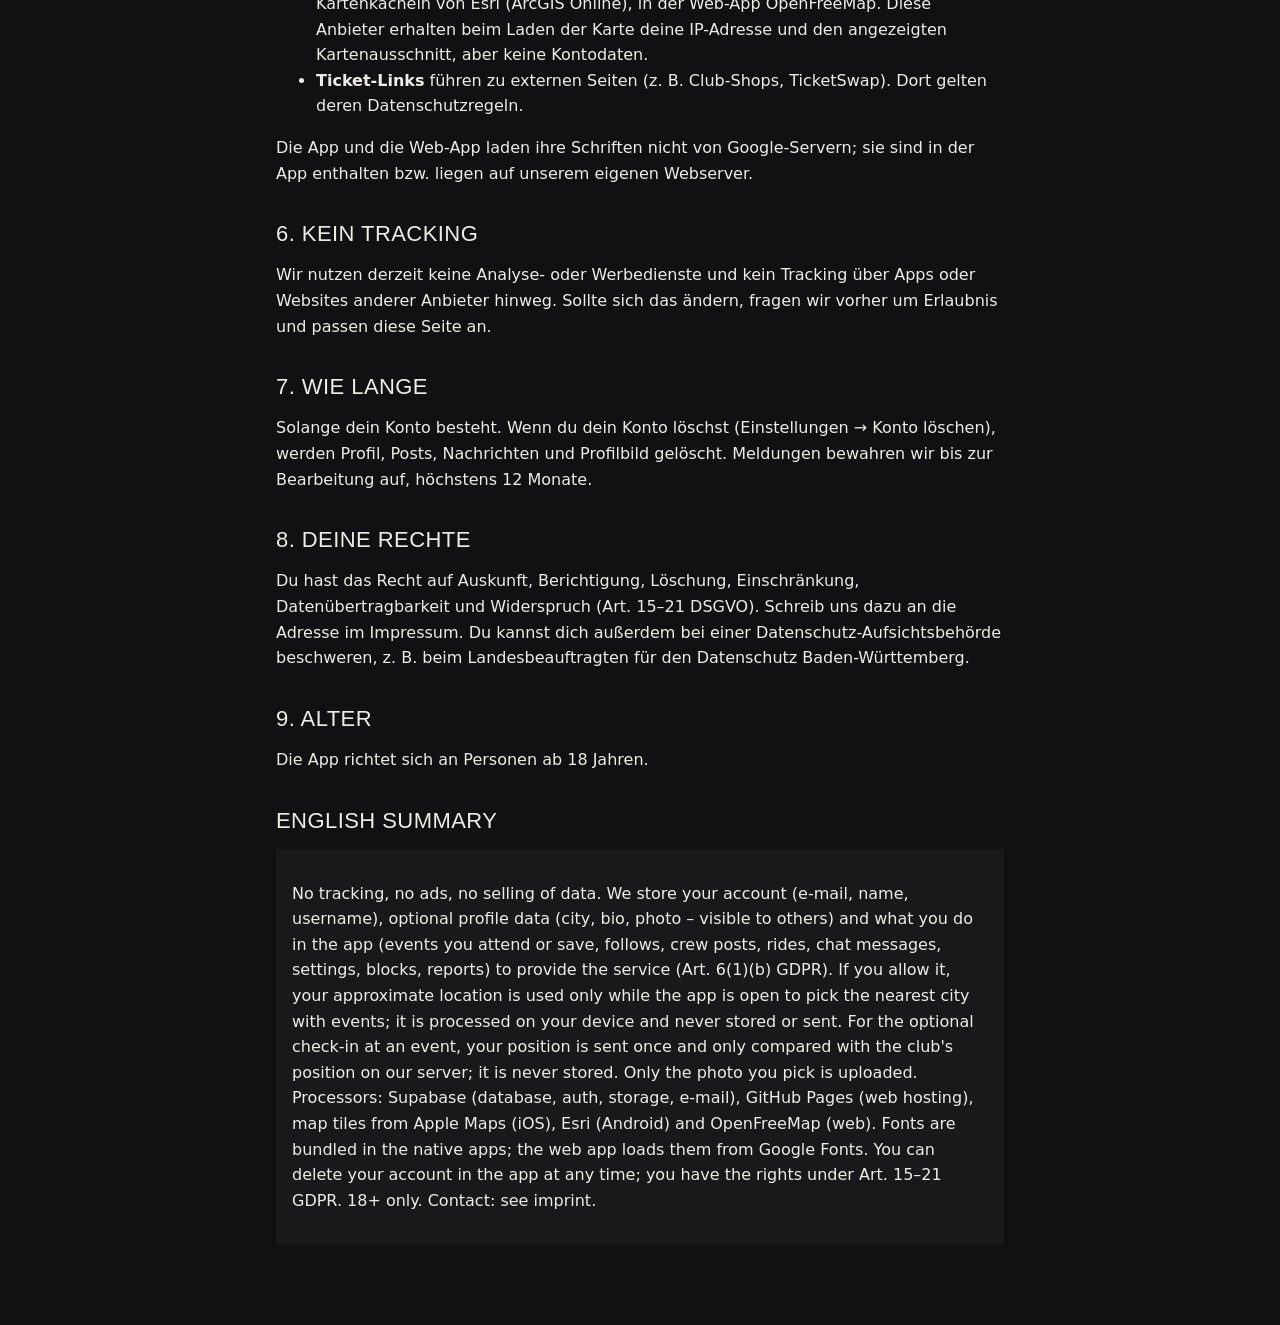
==== commit 76885a63: "Sicherheits-Fixes aus SECURITY_FINDINGS.md (DB 030, Web + Flutter) - Events: Änderungen an Titel/Tic" ====
--- a/app/legal/datenschutz.html
+++ b/app/legal/datenschutz.html
@@ -3,8 +3,8 @@
 <link rel="stylesheet" href="legal.css"></head><body><main>
 <nav><a href="../">Rave Strngrs</a><a href="datenschutz.html">Datenschutz</a><a href="nutzungsbedingungen.html">Nutzungsbedingungen</a><a href="impressum.html">Impressum</a></nav>
 <h1>Datenschutz&shy;erklärung</h1>
-<p class="m">Stand: 26.11.2026 · gilt für die App (iOS, Android) und die Web-App</p>
-<div class="box"><b>Kurz:</b> Kein Tracking, keine Werbung, kein Verkauf von Daten. Wir speichern nur, was die App zum Funktionieren braucht. Dein Standort verlässt dein Gerät nicht. Du kannst dein Konto jederzeit in der App löschen.</div>
+<p class="m">Stand: 27.11.2026 · gilt für die App (iOS, Android) und die Web-App</p>
+<div class="box"><b>Kurz:</b> Kein Tracking, keine Werbung, kein Verkauf von Daten. Wir speichern nur, was die App zum Funktionieren braucht. Dein Standort wird nie gespeichert. Du kannst dein Konto jederzeit in der App löschen.</div>
 
 <h2>1. Verantwortlich</h2>
 <p>Siehe <a href="impressum.html">Impressum</a> (Name, Anschrift, E-Mail).</p>
@@ -20,7 +20,7 @@
 </ul>
 
 <h2>3. Standort</h2>
-<p>Wenn du es erlaubst, nutzt die App deinen ungefähren Standort, solange sie geöffnet ist, um die nächste Stadt mit Events auszuwählen (auch über „Meine Stadt finden“). Die Berechnung passiert auf deinem Gerät. Der Standort wird weder gespeichert noch an uns gesendet. Beim freiwilligen Check-in auf einer Event-Seite („Ich bin da“) prüft dein Gerät einmal, ob du in der Nähe des Clubs bist. An uns geht dabei nur, dass du eingecheckt hast (Event und Uhrzeit), nicht dein Standort. Eingecheckte Bewertungen bekommen das Häkchen „War vor Ort“. Die Erlaubnis kannst du jederzeit in den Systemeinstellungen entziehen. Im Hintergrund wird der Standort nie genutzt.</p>
+<p>Wenn du es erlaubst, nutzt die App deinen ungefähren Standort, solange sie geöffnet ist, um die nächste Stadt mit Events auszuwählen (auch über „Meine Stadt finden“). Die Berechnung passiert auf deinem Gerät. Der Standort wird weder gespeichert noch an uns gesendet. Beim freiwilligen Check-in auf einer Event-Seite („Ich bin da“) wird deine Position einmal an unseren Server gesendet und dort nur mit der Position des Clubs verglichen (höchstens 400 m Abstand). Sie wird dabei weder gespeichert noch protokolliert. Gespeichert wird nur, dass du eingecheckt hast (Event und Uhrzeit). Eingecheckte Bewertungen bekommen das Häkchen „War vor Ort“. Die Erlaubnis kannst du jederzeit in den Systemeinstellungen entziehen. Im Hintergrund wird der Standort nie genutzt.</p>
 
 <h2>4. Fotos</h2>
 <p>Für das Profilbild öffnet die App die Fotoauswahl deines Geräts. Nur das Bild, das du auswählst, wird verkleinert hochgeladen. Auf andere Fotos haben wir keinen Zugriff.</p>
@@ -47,5 +47,5 @@
 <p>Die App richtet sich an Personen ab 18 Jahren.</p>
 
 <h2 lang="en">English summary</h2>
-<div class="box" lang="en"><p>No tracking, no ads, no selling of data. We store your account (e-mail, name, username), optional profile data (city, bio, photo – visible to others) and what you do in the app (events you attend or save, follows, crew posts, rides, chat messages, settings, blocks, reports) to provide the service (Art. 6(1)(b) GDPR). If you allow it, your approximate location is used only while the app is open to pick the nearest city with events; it is processed on your device and never stored or sent. Only the photo you pick is uploaded. Processors: Supabase (database, auth, storage, e-mail), GitHub Pages (web hosting), map tiles from Apple Maps (iOS), Esri (Android) and OpenFreeMap (web). Fonts are bundled in the native apps; the web app loads them from Google Fonts. You can delete your account in the app at any time; you have the rights under Art. 15–21 GDPR. 18+ only. Contact: see imprint.</p></div>
+<div class="box" lang="en"><p>No tracking, no ads, no selling of data. We store your account (e-mail, name, username), optional profile data (city, bio, photo – visible to others) and what you do in the app (events you attend or save, follows, crew posts, rides, chat messages, settings, blocks, reports) to provide the service (Art. 6(1)(b) GDPR). If you allow it, your approximate location is used only while the app is open to pick the nearest city with events; it is processed on your device and never stored or sent. For the optional check-in at an event, your position is sent once and only compared with the club's position on our server; it is never stored. Only the photo you pick is uploaded. Processors: Supabase (database, auth, storage, e-mail), GitHub Pages (web hosting), map tiles from Apple Maps (iOS), Esri (Android) and OpenFreeMap (web). Fonts are bundled in the native apps; the web app loads them from Google Fonts. You can delete your account in the app at any time; you have the rights under Art. 15–21 GDPR. 18+ only. Contact: see imprint.</p></div>
 </main></body></html>
